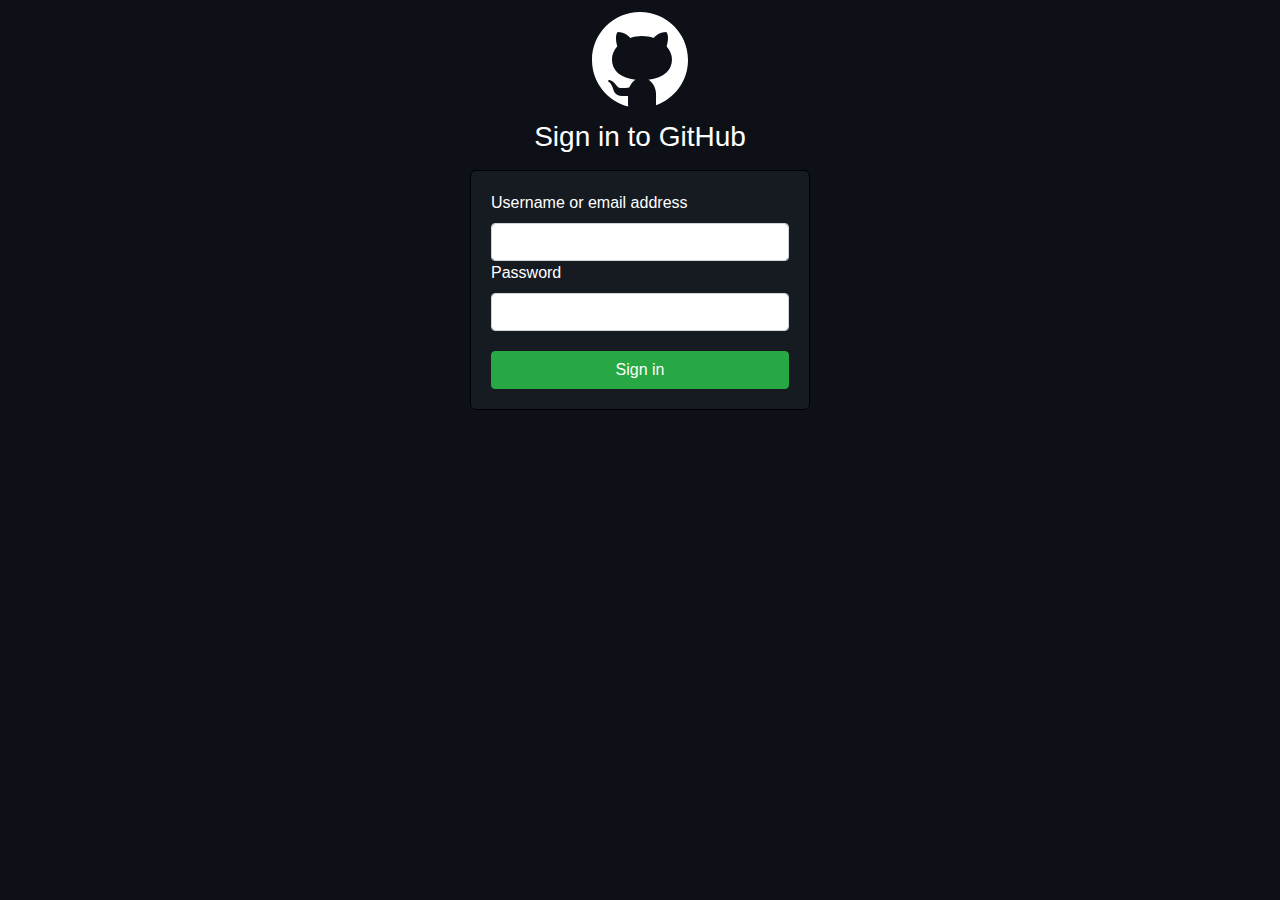
==== Q3/Q3.html @ da2e07e3 "Bootstap Lab Files" ====
<!DOCTYPE html>
<html lang="en">
  <head>
    <title>Question3 Github Login Page</title>
    <link rel="stylesheet" href="./Q3.css" />

    <!-- Required meta tags -->
    <meta charset="utf-8" />
    <meta
      name="viewport"
      content="width=device-width, initial-scale=1, shrink-to-fit=no"
    />

    <!-- Bootstrap CSS -->
    <link
      rel="stylesheet"
      href="https://stackpath.bootstrapcdn.com/bootstrap/4.3.1/css/bootstrap.min.css"
      integrity="sha384-ggOyR0iXCbMQv3Xipma34MD+dH/1fQ784/j6cY/iJTQUOhcWr7x9JvoRxT2MZw1T"
      crossorigin="anonymous"
    />
  </head>

  <body>
    <div class="header">
      <div class="container width-full text-center">
        <a class="header-logo" href="https://github.com/">
          <svg
            fill="#ffffff"
            xmlns="http://www.w3.org/2000/svg"
            viewBox="0 0 30 30"
            width="120px"
            height="120px"
          >
            <path
              d="M15,3C8.373,3,3,8.373,3,15c0,5.623,3.872,10.328,9.092,11.63C12.036,26.468,12,26.28,12,26.047v-2.051 c-0.487,0-1.303,0-1.508,0c-0.821,0-1.551-0.353-1.905-1.009c-0.393-0.729-0.461-1.844-1.435-2.526 c-0.289-0.227-0.069-0.486,0.264-0.451c0.615,0.174,1.125,0.596,1.605,1.222c0.478,0.627,0.703,0.769,1.596,0.769 c0.433,0,1.081-0.025,1.691-0.121c0.328-0.833,0.895-1.6,1.588-1.962c-3.996-0.411-5.903-2.399-5.903-5.098 c0-1.162,0.495-2.286,1.336-3.233C9.053,10.647,8.706,8.73,9.435,8c1.798,0,2.885,1.166,3.146,1.481C13.477,9.174,14.461,9,15.495,9 c1.036,0,2.024,0.174,2.922,0.483C18.675,9.17,19.763,8,21.565,8c0.732,0.731,0.381,2.656,0.102,3.594 c0.836,0.945,1.328,2.066,1.328,3.226c0,2.697-1.904,4.684-5.894,5.097C18.199,20.49,19,22.1,19,23.313v2.734 c0,0.104-0.023,0.179-0.035,0.268C23.641,24.676,27,20.236,27,15C27,8.373,21.627,3,15,3z"
            />
          </svg>
        </a>
      </div>
    </div>
    <div class="form">
      <div class="form-header">
        <h3>Sign in to GitHub</h3>
      </div>

      <div class="form-body">
        <label for="Username">Username or email address</label>
        <input
          type="email"
          class="form-control"
          name=""
          id="Username"
          aria-describedby="emailHelpId"
          placeholder=""
        />
        <label for="Password"> Password </label>
        <input
          type="password"
          class="form-control"
          name=""
          id="Password"
          placeholder=""
        />
        <input class="btn btn-success" type="submit" value="Sign in">
      </div>
    </div>

    <!-- Optional JavaScript -->
    <!-- jQuery first, then Popper.js, then Bootstrap JS -->
    <script
      src="https://code.jquery.com/jquery-3.3.1.slim.min.js"
      integrity="sha384-q8i/X+965DzO0rT7abK41JStQIAqVgRVzpbzo5smXKp4YfRvH+8abtTE1Pi6jizo"
      crossorigin="anonymous"
    ></script>
    <script
      src="https://cdnjs.cloudflare.com/ajax/libs/popper.js/1.14.7/umd/popper.min.js"
      integrity="sha384-UO2eT0CpHqdSJQ6hJty5KVphtPhzWj9WO1clHTMGa3JDZwrnQq4sF86dIHNDz0W1"
      crossorigin="anonymous"
    ></script>
    <script
      src="https://stackpath.bootstrapcdn.com/bootstrap/4.3.1/js/bootstrap.min.js"
      integrity="sha384-JjSmVgyd0p3pXB1rRibZUAYoIIy6OrQ6VrjIEaFf/nJGzIxFDsf4x0xIM+B07jRM"
      crossorigin="anonymous"
    ></script>
  </body>
</html>
---- Q3/Q3.css ----
* {
  padding: 0;
  margin: 0;
  box-sizing: border-box;
  background-color: #0d1117;
  color: white;
}

body {
  font-family: "Segoe UI", Tahoma, Geneva, Verdana, sans-serif;

}

.form-body {
  margin: auto;
  width: 340px;
  border: solid 1px black;
  background-color: #161b22;
  padding: 20px;
  margin-top: 16px;
  margin-bottom: 15px;
  box-sizing: border-box;
  border-radius: 6px;
}
.form-header {
  text-align: center;
  font-size: 24px;
  font-weight: 300;
}

.btn{
  display: block;
  width: 100%;
  margin-top: 20px;
}
.form label {
  text-align: left;
  background-color: transparent;
}
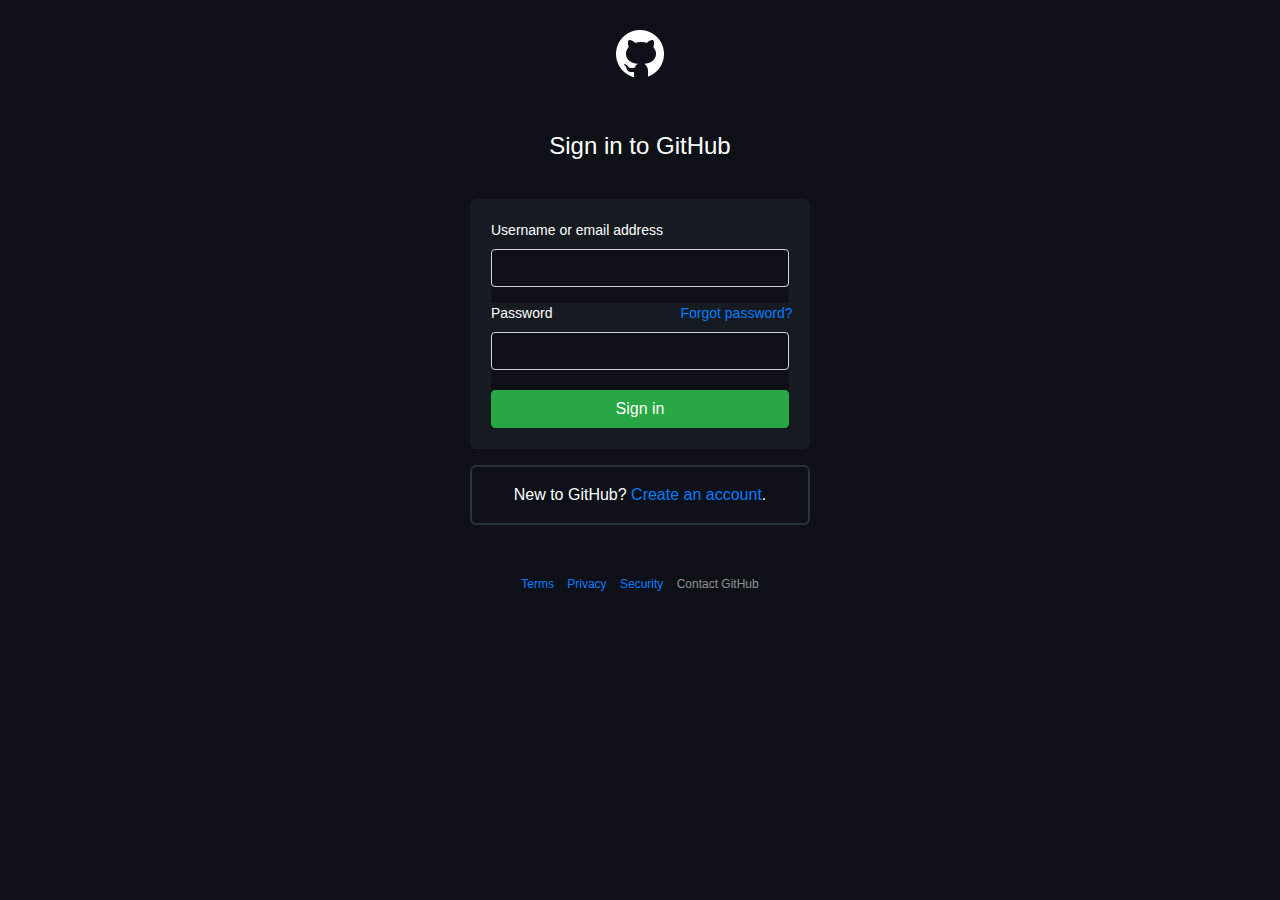
==== commit bc6bdff7: "Bootstap Lab Files" ====
--- a/Q3/Q3.html
+++ b/Q3/Q3.html
@@ -21,66 +21,66 @@
   </head>
 
   <body>
-    <div class="header">
-      <div class="container width-full text-center">
-        <a class="header-logo" href="https://github.com/">
-          <svg
-            fill="#ffffff"
-            xmlns="http://www.w3.org/2000/svg"
-            viewBox="0 0 30 30"
-            width="120px"
-            height="120px"
-          >
-            <path
-              d="M15,3C8.373,3,3,8.373,3,15c0,5.623,3.872,10.328,9.092,11.63C12.036,26.468,12,26.28,12,26.047v-2.051 c-0.487,0-1.303,0-1.508,0c-0.821,0-1.551-0.353-1.905-1.009c-0.393-0.729-0.461-1.844-1.435-2.526 c-0.289-0.227-0.069-0.486,0.264-0.451c0.615,0.174,1.125,0.596,1.605,1.222c0.478,0.627,0.703,0.769,1.596,0.769 c0.433,0,1.081-0.025,1.691-0.121c0.328-0.833,0.895-1.6,1.588-1.962c-3.996-0.411-5.903-2.399-5.903-5.098 c0-1.162,0.495-2.286,1.336-3.233C9.053,10.647,8.706,8.73,9.435,8c1.798,0,2.885,1.166,3.146,1.481C13.477,9.174,14.461,9,15.495,9 c1.036,0,2.024,0.174,2.922,0.483C18.675,9.17,19.763,8,21.565,8c0.732,0.731,0.381,2.656,0.102,3.594 c0.836,0.945,1.328,2.066,1.328,3.226c0,2.697-1.904,4.684-5.894,5.097C18.199,20.49,19,22.1,19,23.313v2.734 c0,0.104-0.023,0.179-0.035,0.268C23.641,24.676,27,20.236,27,15C27,8.373,21.627,3,15,3z"
+    <div class="container-fluid">
+      <div class="row">
+        <div class="col-sm-12 col-md-4 offset-md-4 text-center">
+          <div class="p-4">
+            <img
+              src="./icons8-github-120.png"
+              alt="git-logo"
+              style="width: 60px; height: 60px"
             />
-          </svg>
-        </a>
+          </div>
+        </div>
+        <div class="col-sm-12 col-md-4 offset-md-4 text-center">
+          <div class="p-4">
+            <h3 class="header">Sign in to GitHub</h3>
+          </div>
+        </div>
+        <div class="col-sm-12 col-md-4 offset-md-4 text-center">
+          <div class="form">
+            <div class="form-body">
+              <div class="form-group">
+                <label for="" class="txt"> Username or email address </label>
+                <input
+                  type="email"
+                  class="form-control"
+                  name=""
+                  id="label"
+                  aria-describedby="emailHelpId"
+                  placeholder=""
+                />
+              </div>
+              <div class="form-group">
+                <label for="" class="txt">Password</label>
+                <a class="fpwd" href="#">Forgot password?</a>
+
+                <input
+                  type="password"
+                  class="form-control"
+                  name="password"
+                  id="label"
+                  placeholder=""
+                />
+              </div>
+              <button type="submit" class="btn btn-success btn-block">
+                Sign in
+              </button>
+            </div>
+          </div>
+          <div class="signup mt-3 text-center pt-3">
+            <p>New to GitHub?<a href="#"> Create an account</a>.</p>
+          </div>
+          <div class="footer">
+            <ul class="list">
+              <li><a href="">Terms</a></li>
+              <li><a href="">Privacy</a></li>
+              <li><a href="">Security</a></li>
+              <li><a href="" style="color: #8e918f">Contact GitHub</a></li>
+            </ul>
+          </div>
+        </div>
       </div>
     </div>
-    <div class="form">
-      <div class="form-header">
-        <h3>Sign in to GitHub</h3>
-      </div>
-
-      <div class="form-body">
-        <label for="Username">Username or email address</label>
-        <input
-          type="email"
-          class="form-control"
-          name=""
-          id="Username"
-          aria-describedby="emailHelpId"
-          placeholder=""
-        />
-        <label for="Password"> Password </label>
-        <input
-          type="password"
-          class="form-control"
-          name=""
-          id="Password"
-          placeholder=""
-        />
-        <input class="btn btn-success" type="submit" value="Sign in">
-      </div>
-    </div>
-
-    <!-- Optional JavaScript -->
-    <!-- jQuery first, then Popper.js, then Bootstrap JS -->
-    <script
-      src="https://code.jquery.com/jquery-3.3.1.slim.min.js"
-      integrity="sha384-q8i/X+965DzO0rT7abK41JStQIAqVgRVzpbzo5smXKp4YfRvH+8abtTE1Pi6jizo"
-      crossorigin="anonymous"
-    ></script>
-    <script
-      src="https://cdnjs.cloudflare.com/ajax/libs/popper.js/1.14.7/umd/popper.min.js"
-      integrity="sha384-UO2eT0CpHqdSJQ6hJty5KVphtPhzWj9WO1clHTMGa3JDZwrnQq4sF86dIHNDz0W1"
-      crossorigin="anonymous"
-    ></script>
-    <script
-      src="https://stackpath.bootstrapcdn.com/bootstrap/4.3.1/js/bootstrap.min.js"
-      integrity="sha384-JjSmVgyd0p3pXB1rRibZUAYoIIy6OrQ6VrjIEaFf/nJGzIxFDsf4x0xIM+B07jRM"
-      crossorigin="anonymous"
-    ></script>
   </body>
 </html>
--- a/Q3/Q3.css
+++ b/Q3/Q3.css
@@ -7,33 +7,73 @@
 }
 
 body {
-  font-family: "Segoe UI", Tahoma, Geneva, Verdana, sans-serif;
-
+  font-family: Arial, Helvetica, sans-serif;
 }
 
-.form-body {
+a {
+  color: #4b8ed9;
+}
+
+.header {
+  font-weight: 400;
+  font-size: 24px;
+}
+
+.form {
   margin: auto;
   width: 340px;
-  border: solid 1px black;
+  border: solid 1px #161b22;
   background-color: #161b22;
   padding: 20px;
-  margin-top: 16px;
+  margin-top: 6px;
   margin-bottom: 15px;
   box-sizing: border-box;
   border-radius: 6px;
-}
-.form-header {
-  text-align: center;
-  font-size: 24px;
-  font-weight: 300;
+  text-align: left;
+  font-weight: 400;
+  font-size: 14px;
 }
 
-.btn{
+.form-group {
+  background-color: #161b22;
+  
+}
+
+input[type="email"], input[type="password"] {
+  
+  background-color: #0d1117;
+  padding: 5px;
+}
+
+.form .txt {
+  background-color: #161b22;
+}
+
+.btn {
   display: block;
   width: 100%;
   margin-top: 20px;
 }
-.form label {
-  text-align: left;
-  background-color: transparent;
+
+.signup {
+  border: solid 2px #2b3138;
+  margin: auto;
+  width: 340px;
+  border-radius: 6px;
 }
+
+.list {
+  list-style: none;
+  font-size: 12px;
+  padding-top: 50px;
+}
+
+.list li {
+  display: inline;
+  padding: 5px;
+}
+
+.fpwd {
+  position: absolute;
+  margin-left: 8rem;
+}
